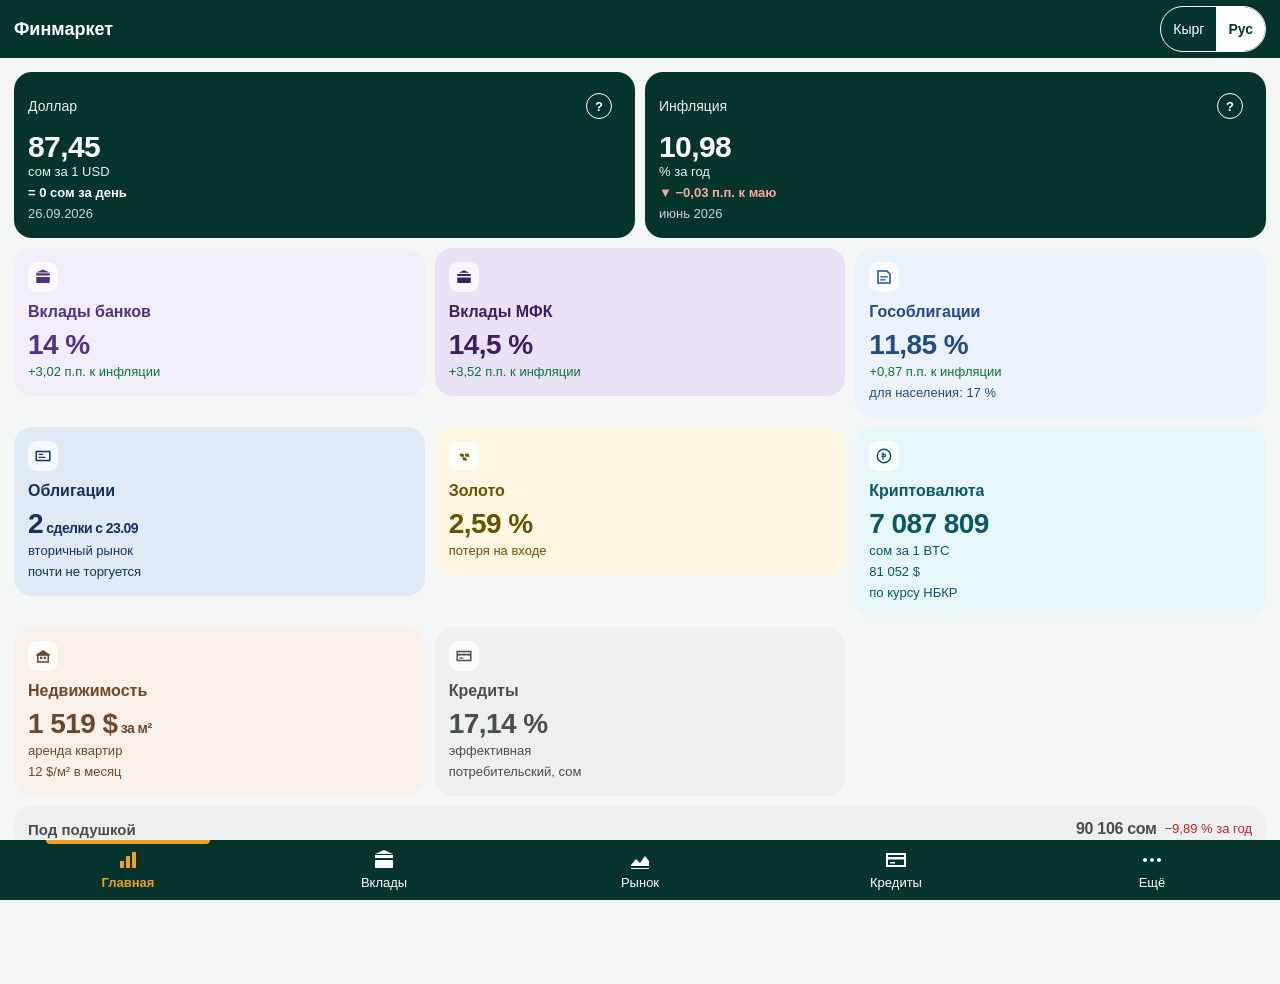
==== finmarket/index.html @ e371a430 "Витрина: данные от 26.09.2026 Схема data.json 44, версия кэша service worker v61.  Строк по классам:" ====
<!DOCTYPE html>
<html lang="ru">
<head>
<meta charset="utf-8">
<meta name="viewport" content="width=device-width, initial-scale=1, viewport-fit=cover">
<meta name="color-scheme" content="light">
<meta name="description" content="Финмаркет — ставки и цены финансовых инструментов Кыргызской Республики из открытых источников">
<title>Финмаркет</title>
<meta name="theme-color" content="#04342C">
<link rel="manifest" href="manifest.webmanifest">
<link rel="icon" href="icon-192.png" type="image/png" sizes="192x192">
<link rel="apple-touch-icon" href="icon-192.png">
<link rel="stylesheet" href="app.css">
</head>
<body>

<!-- ШАПКА: название и язык (решение владельца 26.09.2026).
     «Кырг | Рус», по умолчанию русский. Кнопка «ключи» (номера строк
     таблицы перевода) скрыта: пять нажатий подряд на «Финмаркет». -->
<header class="shapka" data-bez-perevoda>
  <span class="shapka-imya" id="shapka-imya">Финмаркет</span>
  <span class="shapka-knopki">
    <button type="button" class="shapka-klyuchi" id="shapka-klyuchi" hidden>ключи</button>
    <span class="yaz-pereklyuchatel" role="group" aria-label="Язык / Тил">
      <button type="button" data-yaz="ky" lang="ky">Кырг</button><button type="button" data-yaz="ru">Рус</button>
    </span>
  </span>
</header>

<!-- ПОЛОСА «СЕТИ НЕТ». Показывается ТОЛЬКО когда data.json пришёл из кэша
     service worker'а. Старые цифры без этой полосы не показываются.
     Р-90 убрал с экрана оговорки — эту не убрал и убрать не может:
     она говорит не о том, откуда цифра, а о том, что цифра несегодняшняя.
     Это меняет решение человека, а не объясняет его. -->
<div id="ofline-polosa" class="ofline-polosa" role="status" hidden>
  <span class="ofline-znak" aria-hidden="true">&#9888;</span>
  <span class="ofline-text">
    <b id="ofline-glavnoe"></b>
    <span id="ofline-kogda" class="ofline-kogda"></span>
  </span>
</div>

<main id="scena">

<!-- ======================= ГЛАВНАЯ ======================= -->
<section id="vk-glavnaya" class="vkladka" aria-label="Главная">

  <!-- ДВЕ РАВНЫЕ ПЛАШКИ (Р-101). Инфляция больше не выделяется размером
       и цветом: она такая же величина, как курс, и ставить её на голову
       выше значило бы говорить, что сравнивать надо именно с ней.
       Человек сам решает, с чем сравнивать. -->
  <div class="plashki">
    <div class="plashka">
      <div class="plashka-verh">
        <span class="plashka-imya" id="g-usd-imya">Доллар</span>
        <button type="button" class="vopros" data-razdel="metodika"
                aria-label="Пояснения к курсу: «Ещё», раздел «Методика»">?</button>
      </div>
      <div class="plashka-cifra" id="g-usd-znachenie">&mdash;</div>
      <div class="plashka-ed" id="g-usd-edinica"></div>
      <div class="plashka-dv" id="g-usd-dv"></div>
      <div class="plashka-dt" id="g-usd-data"></div>
    </div>
    <div class="plashka">
      <div class="plashka-verh">
        <span class="plashka-imya" id="g-inf-imya">Инфляция</span>
        <button type="button" class="vopros" data-razdel="metodika"
                aria-label="Пояснения к инфляции: «Ещё», раздел «Методика»">?</button>
      </div>
      <div class="plashka-cifra" id="g-inf-znachenie">&mdash;</div>
      <div class="plashka-ed" id="g-inf-edinica"></div>
      <div class="plashka-dv" id="g-inf-dv"></div>
      <div class="plashka-dt" id="g-inf-data"></div>
    </div>
  </div>

  <ul id="plitki" class="plitki"></ul>

  <p class="podval-stroka" id="g-sformirovano"></p>
</section>

<!-- ======================= ВКЛАДЫ ======================= -->
<section id="vk-vklady" class="vkladka" aria-label="Вклады" hidden>

  <div class="chipy-ryad" id="chipy-valyuty" role="group" aria-label="Валюта вклада"></div>
  <div class="chipy-ryad" id="chipy-sroka" role="group" aria-label="Срок вклада"></div>

  <ul id="spisok-vkladov" class="spisok-vkladov"></ul>

  <!-- Р-115: пустое сочетание — прочерк. Почему пусто — в «Ещё»,
       раздел «Вклады банков»: рядом с цифрами пояснений нет. -->
  <div id="vkl-pusto" class="pusto" hidden>
    <p class="pusto-h">—</p>
  </div>

  <!-- Бессрочные вклады: срока нет вовсе, в корзины не попадают.
       Отдельным разделом внизу списка, а не вперемешку с ним. -->
  <section id="bessrochnye" class="razdel-vnizu" hidden>
    <div class="razdel-shapka">
      <h2 class="razdel-h">Бессрочные вклады</h2>
      <button type="button" class="vopros" data-razdel="deposit_bank"
              aria-label="Пояснения: «Ещё», раздел «Вклады банков»">?</button>
    </div>
    <ul id="bessrochnye-spisok" class="spisok-vkladov"></ul>
  </section>

  <p class="podval-stroka">
    <span id="vkl-svod"></span>
    <button type="button" class="vopros" data-razdel="deposit_bank"
            aria-label="Как собран список: «Ещё», раздел «Вклады банков»">?</button>
  </p>

  <!-- Вклады МФК — ОТДЕЛЬНЫМ разделом ниже банков, а не вперемешку
       с ними: это другой по природе и по риску инструмент, и складывать
       их в один список значило бы предлагать сравнивать несравнимое. -->
  <section id="mfo" class="razdel-vnizu">
    <h2 class="razdel-h">Вклады МФК</h2>
    <ul id="mfo-spisok" class="spisok-vkladov"></ul>
    <p class="podval-stroka">
      <span id="mfo-svod"></span>
      <button type="button" class="vopros" data-razdel="deposit_mfo"
              aria-label="Пояснения: «Ещё», раздел «Вклады МФК»">?</button>
    </p>
  </section>
</section>

<!-- ======================= КРЕДИТЫ (Р-108) ======================= -->
<section id="vk-kredity" class="vkladka" aria-label="Кредиты" hidden>
  <div class="chipy-ryad" id="chipy-kred-valyuty" role="group" aria-label="Валюта кредита"></div>
  <div class="chipy-ryad" id="chipy-kred-vida" role="group" aria-label="Вид кредита"></div>
  <div class="razdel-shapka">
    <h2 class="razdel-h">Кредиты банков</h2>
    <button type="button" class="vopros" data-razdel="kredity"
            aria-label="Пояснения: «Ещё», раздел «Кредиты»">?</button>
  </div>
  <ul id="kred-spisok" class="spisok-vkladov"></ul>
  <div id="kred-pusto" class="pusto">
    <p class="pusto-h">—</p>
  </div>

  <!-- Кредиты МФК — ОТДЕЛЬНЫМ разделом ниже банков, как вклады МФК:
       другой по природе и по цене инструмент, в один список с банками
       его не кладут. -->
  <section id="kred-mfo" class="razdel-vnizu">
    <div class="razdel-shapka">
      <h2 class="razdel-h">Кредиты МФК</h2>
      <button type="button" class="vopros" data-razdel="kredity"
              aria-label="Пояснения: «Ещё», раздел «Кредиты»">?</button>
    </div>
    <ul id="kred-mfo-spisok" class="spisok-vkladov"></ul>
    <div id="kred-mfo-pusto" class="pusto">
      <p class="pusto-h">—</p>
    </div>
  </section>
</section>

<!-- ======================= РЫНОК ======================= -->
<section id="vk-rynok" class="vkladka" aria-label="Рынок" hidden>
  <div id="rynok"></div>
</section>

<!-- ======================= ЕЩЁ ======================= -->
<section id="vk-eshchjo" class="vkladka" aria-label="Ещё" hidden>
  <div id="eshchjo"></div>
</section>

</main>

<!-- ШТОРА. Одна на всё приложение: и карточка вклада, и любое «i».
     Выезжает снизу поверх экрана, экран под ней остаётся на месте —
     спуска по уровням с кнопкой «назад» больше нет (Р-91). -->
<div id="shtora-fon" class="shtora-fon" hidden></div>
<div id="shtora" class="shtora" role="dialog" aria-modal="true"
     aria-labelledby="shtora-zagolovok" hidden>
  <div class="shtora-ruchka" aria-hidden="true"></div>
  <div class="shtora-shapka">
    <h2 id="shtora-zagolovok" class="shtora-zagolovok"></h2>
    <button type="button" id="shtora-zakryt" class="shtora-zakryt"
            aria-label="Закрыть">&times;</button>
  </div>
  <div id="shtora-telo" class="shtora-telo"></div>
</div>

<nav class="nizhnyaya" id="nizhnyaya" aria-label="Разделы приложения">
  <button type="button" class="vk-knopka" data-vkladka="vk-glavnaya" aria-current="page">
    <span class="vk-znak" aria-hidden="true">
      <svg viewBox="0 0 24 24" width="24" height="24"><path d="M4 13h4v7H4zM10 8h4v12h-4zM16 4h4v16h-4z"/></svg>
    </span>
    <span class="vk-imya">Главная</span>
  </button>
  <button type="button" class="vk-knopka" data-vkladka="vk-vklady">
    <span class="vk-znak" aria-hidden="true">
      <svg viewBox="0 0 24 24" width="24" height="24"><path d="M3 7h18v3H3zM3 12h18v7a1 1 0 0 1-1 1H4a1 1 0 0 1-1-1zM12 2l9 4H3z"/></svg>
    </span>
    <span class="vk-imya">Вклады</span>
  </button>
  <button type="button" class="vk-knopka" data-vkladka="vk-rynok">
    <span class="vk-znak" aria-hidden="true">
      <svg viewBox="0 0 24 24" width="24" height="24"><path d="M3 17l5-6 4 4 5-7 4 5v5H3z"/><path d="M3 20h18v1H3z"/></svg>
    </span>
    <span class="vk-imya">Рынок</span>
  </button>
  <button type="button" class="vk-knopka" data-vkladka="vk-kredity">
    <span class="vk-znak" aria-hidden="true">
      <svg viewBox="0 0 24 24" width="24" height="24"><path d="M3 6h18v12H3z" fill="none" stroke="currentColor" stroke-width="2"/><path d="M3 9h18v2.4H3zM6 14h5v1.6H6z"/></svg>
    </span>
    <span class="vk-imya">Кредиты</span>
  </button>
  <button type="button" class="vk-knopka" data-vkladka="vk-eshchjo">
    <span class="vk-znak" aria-hidden="true">
      <svg viewBox="0 0 24 24" width="24" height="24"><circle cx="5" cy="12" r="2"/><circle cx="12" cy="12" r="2"/><circle cx="19" cy="12" r="2"/></svg>
    </span>
    <span class="vk-imya">Ещё</span>
  </button>
</nav>

<noscript>
  <p class="pusto-text" style="padding:16px">
    Приложению нужен JavaScript: цифры читаются из файла data.json.
  </p>
</noscript>

<script>
/* Язык витрины (yazyk.js). скрыт: true — переключатель убран, только
 * русский: так будет, если владелец не подтвердит перевод к сроку. */
window.ЯЗЫК_НАСТРОЙКИ = { ключ: 'finmarket-yazyk', поУмолчанию: 'ru', ключи: false, скрыт: false };
</script>
<script src="yazyk.js"></script>
<script src="app.js"></script>
</body>
</html>
---- finmarket/app.css ----
/* app.css — витрина «Финмаркет».
 *
 * ВНЕШНИЙ ВИД ЗАДАН РЕШЕНИЕМ Р-92: основной цвет фиолетовый, фон светлый,
 * углы скруглённые, цифры крупные. Тёмно-синего с золотом нет нигде —
 * это цвета соседнего проекта, и две иконки рядом в ящике приложений
 * различались бы только формой.
 *
 * КРАСНЫЙ И ЗЕЛЁНЫЙ ЗАНЯТЫ (Р-61). Ими красится ТОЛЬКО движение и потеря:
 * рост, падение, обесценивание. Ни заголовок, ни кнопка, ни рамка не имеют
 * права взять этот цвет — иначе зелёная рамка вокруг чего угодно начнёт
 * читаться как «выгодно».
 *
 * Цвет нигде не единственный носитель смысла: у стрелки есть знак и число,
 * у выбранного чипа — aria-pressed и жирность. Примерно каждый двенадцатый
 * мужчина не различает красный и зелёный.
 */

:root {
  /* ЦВЕТ РАМКИ — #04342C (Р-106, решение владельца 24.09.2026).
     Заменил фиолетовый Р-92. Рамка — это то, во что вставлены данные:
     строка состояния, заставка, плашки сверху, выбранная вкладка,
     выбранный чип. Золото в рамке не используется — золотой на экране
     принадлежит классу «Золото».
     Тёмно-зелёный рамки НЕ смешивается с зелёным движения (--rost):
     светлота рамки 0,11 — ниже порога, с которого цвет читается как
     «зелёный — вверх», и сторож цвета это проверяет.
     Нейтральные серые, бывшие лавандовыми, подобраны заново с тем же
     контрастом к белому, до сотых: читаемость не изменилась. */
  /* ФИРМЕННЫЙ ЦВЕТ — ОДНА ПЕРЕМЕННАЯ (решение владельца 24.09.2026).
     Из неё берут плашки доллара и инфляции, нижняя панель, выбранный
     чип, рамка фокуса. Владелец ещё выбирает между тёмно-зелёным
     и оранжевым: смена — ОДНА СТРОКА ниже (цвет и текст на нём вместе).
     На тёмно-зелёном текст белый (13,7:1); на оранжевом белый не
     проходит 4,5:1 — там текст тёмный #171d1c, в той же строке.
     Вычислять текст из светлоты фона (lch(from …)) не стали: браузер
     отдаёт такое значение как lch(100 0 0), и сторож контраста
     test_zalivki.js его не читает — падал 24.09.2026.
     Строку состояния и заставку красит не этот файл: meta theme-color
     в index.html и twa-manifest (пересборка приложения). */
  --firma: #04342C;  --na-firme: #ffffff;   /* ← ВЫБОР ФИРМЕННОГО ЦВЕТА */
  --ramka:         var(--firma);
  --zoloto:        #EF9F27;   /* цвет иконки Р-105: выбранная вкладка */
  /* Движение НА фирменном тёмном фоне (плашки): зелёный и красный
     светлые, иначе на #04342C они не видны (--rost там 1,6:1).
     #7ee2a0 — 8,7:1, #ffa89f — 7,4:1. Смысл тот же (Р-61). */
  --rost-na-firme:    #7ee2a0;
  --padenie-na-firme: #ffa89f;
  --ramka-tjomn:   #022019;
  --fon:           #f4f7f6;
  --karta:         #ffffff;
  --tekst:         #171d1c;
  --tih:           #61706d;
  /* «Очень тихий» держал 3,17:1 — ниже нормы 4,5 для мелкого текста:
     срок вклада «1 год», даты на «Рынке». Так было и до Р-113, нашёл
     сторож test_zalivki.js. Прошедший норму серый светлее «тихого» быть
     не может — они почти слились (5,32 против 5,19 на белом). Иерархию
     подписей теперь держат размер и вес, а не светлота. */
  --ochen-tih:     #606e6c;
  --liniya:        #e2e7e6;

  /* Заняты движением и потерями. Больше ничем. */
  /* Цвета движения ТЕМНЕЕ прежних (#12823f, #c62828): на цветных
     заливках Р-113 они не держали 4,5:1 — зелёный давал 3,9 на МФК.
     Взяты самые СВЕТЛЫЕ из проходящих на всех заливках: зелёный темнее
     нужного подходил бы к тёмно-зелёному рамки, а их смешивать нельзя
     (Р-106). Смысл цвета не меняется — меняется только светлота. */
  --rost:          #0e7439;
  --padenie:       #c12522;
  /* Нейтральная пара — плашки курса и инфляции и «Под подушкой» (Р-113):
     это точка отсчёта, а не класс вложений, и цвета у них нет. */
  --neytral-zalivka: #eeefef;
  --neytral-ton:     #4a4f4d;
  --neytral-cifra:   #222524;

  --radius:        18px;
  --radius-mal:    12px;
  /* Высота нижней панели. Замерена НА ТЕЛЕФОНЕ: 61 пиксель при подписях
     в 13 точек. Стояло 60 — ровно на один меньше, и последняя строка
     страницы упиралась в панель вплотную. На подставленном размере
     этого не видно: там панель ниже. */
  --nizhnyaya-h:   64px;
}

* { box-sizing: border-box; }

/* Атрибут `hidden` обязан прятать ЧТО УГОДНО.
 *
 * Правило браузера `[hidden]{display:none}` — самое слабое из всех:
 * любой `display` по классу его перебивает. Полоса «сети нет» объявлена
 * как `display:flex`, и при живой сети она висела вверху экрана пустой
 * жёлтой строкой — с восклицательным знаком и без единого слова, потому
 * что текст в неё кладут только при показе из кэша. Полоса, которая врёт
 * про офлайн, хуже отсутствующей полосы.
 *
 * Сюда же попадают пустые блоки списка и штора: их прячет тот же атрибут. */
[hidden] { display: none !important; }

html { -webkit-text-size-adjust: 100%; }

body {
  margin: 0;
  background: var(--fon);
  color: var(--tekst);
  font: 16px/1.45 -apple-system, BlinkMacSystemFont, "Segoe UI", Roboto,
        "Helvetica Neue", Arial, sans-serif;
  /* Плюс запас: панель может подрасти от крупного системного шрифта,
     а последняя строка страницы не должна прятаться под неё. */
  padding-bottom: calc(var(--nizhnyaya-h) + 14px + env(safe-area-inset-bottom, 0px));
}

/* Цифры выравниваются по разрядам: 11,5 под 6,0, а не вразнобой. */
.cifra-ogromno, .plitka-cifra, .vkl-stavka, .rynok-cifra, .kurs-cifra {
  font-variant-numeric: tabular-nums;
  letter-spacing: -0.02em;
}

/* ------------------------------------------------ шапка: название и язык
   Фирменный тёмно-зелёный, как панель вкладок: белое на #04342C — 13,7:1.
   Выбранный язык — белая заливка и тёмно-зелёная надпись (тот же контраст);
   золото не берётся: оно у выбранной вкладки внизу. Кнопки 44x44. */

.shapka {
  display: flex; align-items: center; justify-content: space-between; gap: 8px;
  padding: 6px 14px;
  background: var(--firma); color: var(--na-firme);
}
.shapka-imya {
  font-weight: 700; font-size: 18px;
  -webkit-user-select: none; user-select: none;
  -webkit-tap-highlight-color: transparent;
}
.shapka-knopki { display: flex; align-items: center; gap: 8px; }
.yaz-pereklyuchatel {
  display: flex;
  border: 1px solid var(--na-firme); border-radius: 999px; overflow: hidden;
}
.yaz-pereklyuchatel button, .shapka-klyuchi {
  min-width: 44px; min-height: 44px; padding: 0 12px;
  border: 0; background: transparent; color: var(--na-firme);
  font: inherit; font-size: 14px; cursor: pointer;
}
.yaz-pereklyuchatel button[aria-pressed="true"] {
  background: var(--na-firme); color: var(--firma); font-weight: 700;
}
.shapka-klyuchi { border: 1px dashed var(--na-firme); border-radius: 999px; }
.shapka-klyuchi[aria-pressed="true"] { border-style: solid; font-weight: 700; }

/* Кыргызский длиннее русского («Банктардын депозиттери»): названия
   плиток, строки рынка и строка изменения на плашке переносятся, а не
   обрезаются многоточием — обрезанное название не читается. */
html[lang="ky"] .plitka-imya,
html[lang="ky"] .rynok-podpis,
html[lang="ky"] .plashka-dv,
html[lang="ky"] .plashka-dv .dvizh { white-space: normal; overflow: visible; }

/* ------------------------------------------------ полоса «сети нет» */

.ofline-polosa {
  display: flex; gap: 8px; align-items: flex-start;
  padding: 10px 14px;
  background: #fff4e0; color: #6b4a10;
  border-bottom: 1px solid #f0d9ad;
  font-size: 14px;
}
.ofline-znak { font-size: 16px; line-height: 1.3; }
.ofline-kogda { display: block; color: #8a6a2e; font-size: 13px; }

/* ------------------------------------------------ вкладки-экраны */

.vkladka { padding: 14px 14px 20px; }
.vkladka[hidden] { display: none; }

/* ------------------------------------------- главная: две плашки (Р-101)

   Обе одного размера и одного спокойного цвета. Инфляция стояла на
   фиолетовой плашке вдвое крупнее курса — и это читалось как указание,
   с чем сравнивать. Правила, какая величина главнее, у нас нет: с чем
   сравнивать, решает человек. */

/* minmax(0, 1fr), а не 1fr. Просто 1fr — это minmax(auto, 1fr): колонка
   не сжимается уже самого длинного неразрывного слова внутри. Длинное
   имя плитки («Аренда помещений») распирало правую колонку, и она
   вылезала за край экрана — на снимке без правой кромки. */
.plashki { display: grid; grid-template-columns: repeat(2, minmax(0, 1fr)); gap: 10px; }

/* ЗАЛИТЫ ОБЕ, И ЗАЛИТЫ ОДИНАКОВО.
   Курс и инфляция — те две величины, от которых считается всё остальное
   на экране, и заливка это подчёркивает. Но подчёркивает ОБЕ: разная
   заливка вернула бы то, от чего ушли, — указание, с чем сравнивать.
   Порядок теперь доллар слева, инфляция справа: доллар в Кыргызстане
   смотрят чаще, и первым читается то, что левее. */
/* Плашки — ФИРМЕННЫЙ ЦВЕТ ВЕРХНЕЙ ПОЛОСЫ, цифры и подписи белые
   (решение владельца 24.09.2026; серый Р-113 снят). Белое на #04342C —
   13,7:1. Движение на плашке — светлыми зелёным и красным. */
.plashka {
  background: var(--firma);
  color: var(--na-firme);
  border-radius: var(--radius);
  padding: 12px 14px 14px;
  min-width: 0;
}
.plashka-verh {
  display: flex; align-items: center; justify-content: space-between;
  gap: 4px; margin-bottom: 2px;
}
.plashka-imya {
  font-size: 14px; opacity: .92;
  overflow: hidden; text-overflow: ellipsis; white-space: nowrap;
}
.plashka-cifra {
  color: var(--na-firme);
  font-size: 30px; font-weight: 700; line-height: 1.1;
  white-space: nowrap;
  font-variant-numeric: tabular-nums; letter-spacing: -0.02em;
}
.plashka-ed { font-size: 13px; opacity: .92; }
.plashka-dt { font-size: 13px; opacity: .8; margin-top: 2px; }
/* Р-118: строка изменения — под единицей, над датой, одной строкой. */
.plashka-dv { font-size: 13px; font-weight: 600; margin-top: 2px; white-space: nowrap; }
.plashka .vopros { color: var(--na-firme); }
.plashka .vopros::before { background: transparent; border-color: currentColor; }
.plashka .dvizh.vyshe { color: var(--rost-na-firme); }
.plashka .dvizh.nizhe { color: var(--padenie-na-firme); }

/* ------------------------------------------------ плитки */

.plitki {
  list-style: none; margin: 10px 0 0; padding: 0;
  display: grid; grid-template-columns: repeat(2, minmax(0, 1fr)); gap: 10px;
}
.plitka {
  min-width: 0;
  background: var(--karta);
  border-radius: var(--radius);
  padding: 14px;
  display: flex; flex-direction: column; gap: 2px;
  text-align: left; width: 100%;
  border: 0; font: inherit; color: inherit;
  cursor: pointer;
}
/* Ячейка сетки — сам <li>. Без min-width: 0 она не сжимается уже
   своего содержимого, как и колонка с 1fr. */
.plitki > li { min-width: 0; }
/* ЗНАЧОК НАД НАЗВАНИЕМ (решение владельца 23.09.2026). Рядом со
   значком под имя оставалось 95 px на телефоне шириной 360 — и шесть
   имён из девяти обрезались многоточием. Над ним — вся ширина плитки. */
.plitka-verh {
  display: flex; flex-direction: column; align-items: flex-start;
  gap: 8px; min-width: 0;
}
/* Цвет значка приходит из данных, поэтому здесь задан только запасной:
   класс без назначенного цвета получит цвет рамки, а не пустоту. */
.plitka-znak {
  width: 30px; height: 30px; border-radius: 9px;
  background: var(--neytral-zalivka); color: var(--neytral-ton);
  display: flex; align-items: center; justify-content: center; flex: none;
}
.plitka-znak svg { width: 18px; height: 18px; fill: currentColor; }
/* Название класса — ТЁМНОЕ И КРУПНОЕ (Р-101). Было серым и мелким:
   цвет и вес уходили цифре, а название читалось как подпись к ней.
   Цвет несёт значок слева, у каждого класса свой. */
.plitka-imya {
  font-size: 16px; font-weight: 600; color: var(--tekst);
  overflow: hidden; text-overflow: ellipsis; white-space: nowrap;
  min-width: 0; max-width: 100%;
}

/* «ПОД ПОДУШКОЙ» — ТОЧКА ОТСЧЁТА, а не девятая плитка. Полоса на всю
   ширину под сеткой. Не залита, как вложения, а обведена: это то,
   с чем их сравнивают, и стоять с ними наравне оно не должно.
   Слева значок и имя, под ними подпись; справа цифра. */
.plitki > li.plitka-otschjot { grid-column: 1 / -1; }
/* «ПОД ПОДУШКОЙ» — МАЛЕНЬКАЯ ПОЛОСА В ОДНУ СТРОКУ (Р-107): название
   слева, сумма и потеря справа. Была высокой — значок над именем
   и крупная цифра делали её выше плиток. */
.plitka.plitka-otschjot {
  flex-direction: row; align-items: center; gap: 8px;
  padding: 10px 14px;
  /* Полоса — кнопка (за ней «i»), и зона нажатия у неё не меньше 44 px.
     В одну строку она вышла 42 px — сторож экрана поймал. 48, а не 44:
     не стоять на пороге (Р-73). */
  min-height: 48px;
}
.plitka-otschjot .plitka-znak { display: none; }
.plitka-otschjot .plitka-verh { flex: 1 1 auto; min-width: 0; }
/* На 360 px имени «Под подушкой» не хватало ОДНОГО пикселя (112 нужно,
   111 было) — браузер рисовал «Под подушк…». Сумма 16 px и промежутки 8
   дали ровно 112 из 112: многоточие ушло, но запаса ноль. Полоса по
   решению владельца «маленькая», поэтому и имя в ней мельче плиток. */
.plitka-otschjot .plitka-cifra { font-size: 16px; margin-top: 0; flex: none; }
.plitka-otschjot .plitka-imya { font-size: 15px; }
.plitka-otschjot .plitka-stroka { flex: none; white-space: nowrap; }

/* Единица мелко рядом с крупным числом («1 519 $ за м²»). */
.plitka-ed { font-size: 14px; font-weight: 600; }

/* ЦВЕТНАЯ ЗАЛИВКА (Р-113): плитка залита светлым своего класса, имя,
   цифра и подпись — тёмным того же тона. Подписи движения (выше/ниже
   инфляции) остаются зелёной и красной: это движение, а не класс (Р-61).
   Контраст выверен расчётом на каждой заливке: текст — не ниже 7:1,
   подписи движения — не ниже 4,6:1; проверяет test_zalivki.js. */
.plitka.okrasheno { background: var(--zalivka, var(--karta)); }
.plitka.okrasheno .plitka-imya,
.plitka.okrasheno .plitka-cifra { color: var(--ton); }
.plitka.okrasheno .plitka-stroka:not(.vyshe):not(.nizhe) { color: var(--ton); }
/* Прочерк — знак, а не текст: ему хватает и приглушённого тона. */
.plitka.okrasheno .plitka-cifra-net { color: var(--ton); opacity: .55; }
.plitka.okrasheno .plitka-znak { background: rgba(255,255,255,.72); color: var(--ton); }
.plitka-cifra { font-size: 28px; font-weight: 700; line-height: 1.15; margin-top: 4px;
                white-space: nowrap; }
.plitka-cifra-net { color: var(--ochen-tih); font-weight: 600; }
.plitka-stroka { font-size: 13px; color: var(--tih); }
.plitka-stroka.vyshe { color: var(--rost); }
.plitka-stroka.nizhe { color: var(--padenie); }

/* ------------------------------------------------ чипы */

.chipy-ryad {
  display: flex; gap: 8px; overflow-x: auto; padding: 2px 0 8px;
  -webkit-overflow-scrolling: touch;
}
.chipy-ryad::-webkit-scrollbar { display: none; }
.chip {
  flex: none;
  border: 1px solid var(--liniya);
  background: var(--karta);
  color: var(--tekst);
  border-radius: 999px;
  /* 44 на 44 — не пожелание, а нижняя граница попадания пальцем.
     Чип «$» был 38x36: по ширине мимо на шесть пикселей, по высоте
     на восемь. Промах по валюте меняет весь список под ним. */
  min-width: 44px; min-height: 44px;
  padding: 0 16px;
  font: inherit; font-size: 14px;
  cursor: pointer;
}
.chip[aria-pressed="true"] {
  background: var(--ramka); border-color: var(--ramka);
  color: var(--na-firme); font-weight: 600;
}

/* ------------------------------------------------ список вкладов */

.spisok-vkladov { list-style: none; margin: 4px 0 0; padding: 0; }
.vkl-stroka {
  display: flex; align-items: center; gap: 12px;
  width: 100%; text-align: left;
  background: var(--karta);
  border: 0; border-radius: var(--radius-mal);
  padding: 10px 12px; margin-bottom: 8px;
  font: inherit; color: inherit; cursor: pointer;
}
/* Кружок банка (Р-89): внутри логотип, если он есть в приложении,
   иначе монограмма. Фон белый — логотипы нарисованы под белое. */
.kruzhok {
  width: 42px; height: 42px; border-radius: 50%;
  flex: none; overflow: hidden;
  display: flex; align-items: center; justify-content: center;
  background: #fff; border: 1px solid var(--liniya);
}
.kruzhok img { max-width: 84%; max-height: 84%; display: block; }
.kruzhok.monogramma { color: #fff; font-weight: 700; font-size: 15px; border: 0; }
.vkl-seredina { flex: 1 1 auto; min-width: 0; }
/* Названия инструментов крупнее (решение владельца 23.09.2026: «на
   телефоне мелко»). Было 15 и 13 px. Перенос запрещён и тут, и ниже:
   имя банка на две строки раздувает строку списка вдвое, и соседние
   ставки перестают стоять вровень. Не влезло — многоточие, полное
   имя в карточке. */
.vkl-bank {
  font-size: 17px; font-weight: 600;
  overflow: hidden; text-overflow: ellipsis; white-space: nowrap;
}
.vkl-vklad {
  font-size: 15px; color: var(--tih);
  overflow: hidden; text-overflow: ellipsis; white-space: nowrap;
}
/* Кредит вне рейтинга — имя целиком (24.09.2026): пометка «у автоцентров-
   партнёров банка» в названии и есть причина отдельного блока. */
.vkl-vklad.celikom { white-space: normal; overflow: visible; }
.vkl-stroka.kred .vkl-bank { font-size: 16px; }
.vkl-stroka.kred .vkl-stavka { font-size: 20px; }
.metka-islam.metka-pered { margin: 0 6px 0 0; }
/* Заголовок блока внутри списка кредитов: «Льготные программы» и др. */
.kred-blok-h {
  list-style: none; font-size: 15px; font-weight: 600; color: var(--tekst);
  margin: 18px 4px 8px;
}
.vkl-pravo { flex: none; text-align: right; }
.vkl-stavka { font-size: 22px; font-weight: 700; }
.vkl-stavka-net { font-size: 15px; color: var(--ochen-tih); }
.vkl-srok { font-size: 14px; color: var(--ochen-tih); white-space: nowrap; }
.metka-islam {
  display: inline-block; margin-left: 6px; vertical-align: 1px;
  font-size: 13px; font-weight: 600;
  /* Нейтральная, а не светлым тоном рамки: тот зеленоватый (тон 163°),
     и метка в строке вклада давала бы зелёный фон у данных — Р-113
     запрещает. Нашёл сторож test_zalivki.js. */
  color: var(--neytral-ton); background: var(--neytral-zalivka);
  border-radius: 6px; padding: 1px 5px;
}

/* ------------------------------------------------ рынок */

.rynok-blok {
  background: var(--karta); border-radius: var(--radius);
  padding: 14px; margin-bottom: 10px;
}
.rynok-shapka { display: flex; align-items: center; justify-content: space-between; }
/* Шапка раздела «Рынка» — полосой заливки его класса во всю ширину
   блока, текст — тёмным того же тона (Р-113). */
.rynok-blok.okrasheno { padding-top: 0; overflow: hidden; }
.rynok-blok.okrasheno .rynok-shapka {
  background: var(--zalivka); margin: 0 -14px 6px; padding: 4px 4px 4px 14px;
}
.rynok-blok.okrasheno .rynok-imya,
.rynok-blok.okrasheno .rynok-shapka .vopros { color: var(--ton); }
.rynok-imya { font-size: 17px; font-weight: 600; margin: 0; }
/* СТРОКА «РЫНКА» В ДВА ЯРУСА. Было в один: подпись, движение, цифра
   и дата стояли рядом, и на подпись оставалось около 36 px — «Слиток
   100 г» уходил на две строки ещё ДО увеличения шрифта, а «Слиток
   31,1035 г (тройская унция)» — на четыре.
   Теперь сверху то, ради чего смотрят: что и сколько. Снизу мельче —
   движение под именем, дата под цифрой. */
.rynok-ryad {
  display: grid; grid-template-columns: minmax(0, 1fr) auto;
  column-gap: 12px; row-gap: 2px; align-items: baseline;
  padding: 9px 0; border-bottom: 1px solid var(--liniya);
}
.rynok-ryad:last-child { border-bottom: 0; }
/* Подпись ужимается многоточием, цифра — никогда: перенос внутри
   «250 389,5 с» превращает одно число в два, и глаз читает их как разные. */
.rynok-podpis {
  grid-column: 1; grid-row: 1;
  font-size: 16px; color: var(--tekst);
  overflow: hidden; text-overflow: ellipsis; white-space: nowrap;
}
.rynok-cifra { grid-column: 2; grid-row: 1; font-size: 20px; font-weight: 700;
               white-space: nowrap; text-align: right; }
.rynok-cifra-net { font-size: 15px; color: var(--ochen-tih); font-weight: 400; }
.rynok-ryad .dvizh { grid-column: 1; grid-row: 2; justify-self: start; }
.rynok-dt { grid-column: 2; grid-row: 2; text-align: right;
            font-size: 13px; color: var(--ochen-tih); white-space: nowrap; }
/* Имя продавца над его рядами. Появляется, только когда продавцов
   больше одного: при одном он обещал бы сравнение, которого нет.
   Первая строка блока не отбивается сверху — иначе под шапкой
   «Золото» повисает лишняя щель. */
.rynok-podzagolovok {
  font-size: 14px; font-weight: 700; color: var(--tih);
  letter-spacing: .02em; padding: 12px 0 4px;
}
.rynok-podzagolovok:first-of-type { padding-top: 6px; }
/* Слиток на «Рынке»: имя и дата, под ними три строки — продажа, выкуп,
   разница (владелец, 26.09.2026). */
.zoloto-poyasnenie { font-size: 13px; color: var(--tih); margin: 4px 0 2px; }
.zoloto-slitok { padding: 8px 0 4px; border-bottom: 1px solid var(--liniya); }
.zoloto-slitok:last-child { border-bottom: 0; }
.zoloto-slitok-shapka { display: flex; justify-content: space-between; align-items: baseline; gap: 12px; }
.zoloto-slitok-imya { font-size: 16px; font-weight: 600; }
.zoloto-slitok .rynok-ryad { padding: 4px 0; border-bottom: 0; }
.zoloto-slitok .rynok-podpis { font-size: 15px; color: var(--tih); }
.zoloto-slitok .rynok-cifra { font-size: 18px; }
/* Выкуп одного продавца дороже продажи другого — редкое событие, рамка
   фирменного цвета. Не красный и не зелёный: это не движение (Р-61). */
.zoloto-slitok.vygoda { border: 2px solid var(--firma); border-radius: var(--radius-mal);
                        padding: 8px 10px; margin: 8px 0; }
.zoloto-vygoda-h { margin: 6px 0 2px; font-weight: 700; color: var(--firma); }
.zoloto-vygoda-t { margin: 0; font-size: 14px; }
.dvizh { font-size: 13px; font-weight: 600; white-space: nowrap; flex: none; }
.dvizh.vyshe { color: var(--rost); }
.dvizh.nizhe { color: var(--padenie); }
/* Нейтральное движение (цены золота): направление — стрелкой и знаком,
   цвет — обычный тёмный текст (владелец, 26.09.2026, рядом с Р-61). */
.dvizh.neytral { color: var(--neytral-ton); }

/* ------------------------------------------------ ещё */

.eshchjo-punkt {
  display: flex; align-items: center; justify-content: space-between;
  width: 100%; text-align: left;
  background: var(--karta); border: 0; border-radius: var(--radius-mal);
  padding: 14px; margin-bottom: 8px;
  font: inherit; color: inherit; cursor: pointer;
}
.eshchjo-strelka { color: var(--ochen-tih); }
a.eshchjo-punkt { text-decoration: none; }
/* Р-121: карточка «Что нового» на главной — как пункт «Ещё», под плашками. */
.chto-novoe { margin: 12px 0 4px; min-height: 48px; }
.chto-novoe[hidden] { display: none; }
.chto-novoe-tekst { display: flex; flex-direction: column; gap: 2px; min-width: 0; }
.chto-novoe-h { font-weight: 600; font-size: 16px; }
.chto-novoe-svod { font-size: 13px; color: var(--tih); }
.novoe-ryad { display: flex; justify-content: space-between; gap: 10px; padding: 6px 0;
  border-bottom: 1px solid var(--liniya); font-size: 15px; }
.novoe-ryad:last-child { border-bottom: 0; }
.novoe-chto { min-width: 0; }
/* «Цена продажи: 24.09 → 25.09» — что за цифры справа и за какие даты. */
.novoe-mera { display: block; font-size: 13px; color: var(--tih); white-space: normal; margin-bottom: 1px; }
.novoe-daty { white-space: nowrap; }
.novoe-cifry { text-align: right; white-space: nowrap; }
/* Калькулятор в карточке (25.09.2026): кнопка, поле суммы, итог. */
/* Мелкая строка плитки — цена BTC в долларах (25.09.2026). */
.plitka-stroka.melko { font-size: 13px; }
/* Строка «Рынка», которую можно нажать (розничный выпуск, 25.09.2026). */
.rynok-ryad-knopka { width: 100%; border: 0; background: none; font: inherit; color: inherit;
  text-align: left; cursor: pointer; padding: 0; min-height: 44px; }
.kalk { margin: 14px 0 4px; }
.kalk-knopka { min-height: 48px; padding: 0 22px; border-radius: 24px; border: 0;
  background: var(--firma); color: var(--na-firme); font: inherit; font-weight: 600; cursor: pointer; }
.kalk-metka { display: block; font-size: 14px; color: var(--tih); margin-bottom: 10px; }
.kalk-pole { display: block; width: 100%; box-sizing: border-box; margin-top: 6px;
  min-height: 48px; padding: 0 12px; font: inherit; font-size: 18px;
  border: 1px solid var(--liniya); border-radius: var(--radius-mal); background: var(--karta); color: var(--tekst); }
.kalk-forma[hidden] { display: none; }
.kalk-obshchiy { margin-top: 12px; }
.kalk-flag { display: flex; align-items: center; gap: 8px; min-height: 44px; color: var(--tekst); }
.kalk-flag input { width: 22px; height: 22px; }

/* ------------------------------------------------ Р-127: итог калькулятора и таблица
   Упрощение (владелец, 26.09.2026): три крупные строки итога, график —
   под кнопкой, одной простой таблицей без полос. */
.kalk-rezultat { margin-top: 10px; }
.kalk-itog { margin: 8px 0; }
.kalk-itog-stroka { display: flex; justify-content: space-between; align-items: baseline;
                    gap: 12px; padding: 8px 0; border-bottom: 1px solid var(--liniya); }
.kalk-itog-stroka:last-child { border-bottom: 0; }
.kalk-itog-imya { font-size: 16px; color: var(--tih); }
.kalk-itog-znach { font-size: 22px; font-weight: 700; text-align: right; }
.kalk-grafik-knopka { min-height: 44px; padding: 0 18px; margin-top: 8px; border-radius: 22px;
                      border: 1px solid var(--firma); background: var(--karta); color: var(--firma);
                      font: inherit; font-size: 15px; cursor: pointer; }
.kalk-grafik { margin-top: 10px; }
.kalk-tablica-obyortka { max-height: 420px; overflow-y: auto; }
.kalk-tablica { width: 100%; border-collapse: collapse; font-size: 14px;
                font-variant-numeric: tabular-nums; }
.kalk-tablica th { text-align: right; font-weight: 600; color: var(--tih); padding: 6px 4px;
                   border-bottom: 1px solid var(--liniya); position: sticky; top: 0; background: var(--karta); }
.kalk-tablica td { text-align: right; padding: 6px 4px; border-bottom: 1px solid var(--liniya); }
.kalk-tablica th:first-child, .kalk-tablica td:first-child { text-align: left; }

/* ------------------------------------------------ золото: продажа и выкуп — плашками
   Владелец, 26.09.2026, вечер (Р-129, уточнение): продажа — светло-синий
   фон, тёмно-синий текст; выкуп — светло-жёлтый фон, тёмно-коричневый
   текст. Подпись, число и стрелка — внутри плашки, одним цветом.
   Контраст текста на плашке: продажа 9,6:1, выкуп 9:1. Не зелёный
   и не красный (Р-61). Так на «Рынке» и в «что нового». */
:root {
  --prodazha-fon: #e2edfb; --prodazha-tekst: #0f3a6b;
  --vykup-fon: #fdf1c0;    --vykup-tekst: #5a3a00;
}
.zoloto-slitok .rynok-ryad.zoloto-plashka { border-radius: var(--radius-mal); padding: 6px 10px; margin: 4px 0; }
.zoloto-plashka.prodazha { background: var(--prodazha-fon); }
.zoloto-plashka.vykup { background: var(--vykup-fon); }
.zoloto-plashka.prodazha, .zoloto-plashka.prodazha .rynok-podpis, .zoloto-plashka.prodazha .rynok-cifra,
.zoloto-plashka.prodazha .dvizh, .zoloto-plashka.prodazha .zoloto-plashka-imya { color: var(--prodazha-tekst); }
.zoloto-plashka.vykup, .zoloto-plashka.vykup .rynok-podpis, .zoloto-plashka.vykup .rynok-cifra,
.zoloto-plashka.vykup .dvizh, .zoloto-plashka.vykup .zoloto-plashka-imya { color: var(--vykup-tekst); }
.zoloto-slitok .zoloto-plashka .rynok-podpis { font-weight: 600; }
/* «Что нового»: слиток — один блок, две плашки под заголовком. */
.novoe-slitok { padding: 8px 0; border-bottom: 1px solid var(--liniya); }
.novoe-slitok:last-child { border-bottom: 0; }
.novoe-slitok-shapka { display: flex; justify-content: space-between; align-items: baseline; gap: 10px;
                       margin-bottom: 4px; }
.novoe-slitok-imya { font-weight: 600; }
.novoe-slitok .zoloto-plashka { display: flex; flex-wrap: wrap; align-items: baseline; gap: 4px 10px;
                                border-radius: var(--radius-mal); padding: 6px 10px; margin: 4px 0; }
.zoloto-plashka-imya { font-weight: 700; min-width: 64px; }
.zoloto-plashka-cifra { flex: 1; text-align: right; white-space: nowrap; }
.novoe-slitok .zoloto-plashka .dvizh { margin-left: auto; }

/* ------------------------------------------------ значок «i» */

/* «?» (Р-115, было «i» по Р-90): всё, что не цифра, живёт во вкладке
   «Ещё», и значок ведёт в нужный её раздел. Он не должен выглядеть
   предупреждением: это не тревога, это «подробнее». */
/* Кружок «i» РИСУЕТСЯ маленьким, а НАЖИМАЕТСЯ большим.
 *
 * Значок в 44 пикселя выглядел бы кнопкой и спорил бы с цифрой рядом —
 * а Р-90 как раз о том, чтобы на экране главной была цифра. Но зона
 * в 24 пикселя — это промах пальцем, и промах именно по той кнопке,
 * за которой спрятана вся честность приложения.
 *
 * Поэтому кнопка занимает 44 на 44 и прозрачна, а видимый кружок
 * нарисован подложкой под буквой. Глазами — 24, пальцем — 44. */
.vopros {
  position: relative; isolation: isolate;
  flex: none;
  width: 44px; height: 44px;
  border: 0; background: none;
  color: var(--tih); font: inherit; font-size: 13px; font-weight: 700;
  line-height: 1; cursor: pointer;
  display: inline-flex; align-items: center; justify-content: center;
}
.vopros::before {
  content: ''; position: absolute; z-index: -1;
  width: 24px; height: 24px; border-radius: 50%;
  border: 1px solid var(--liniya); background: var(--karta);
}

/* ------------------------------------------------ штора */

.shtora-fon {
  position: fixed; inset: 0; background: rgba(20,16,40,.42);
  z-index: 20;
}
.shtora-fon[hidden], .shtora[hidden] { display: none; }
.shtora {
  position: fixed; left: 0; right: 0; bottom: 0; z-index: 21;
  background: var(--karta);
  border-top: 4px solid transparent;
  border-radius: 20px 20px 0 0;
  max-height: 86vh; display: flex; flex-direction: column;
  padding-bottom: env(safe-area-inset-bottom, 0px);
  box-shadow: 0 -6px 28px rgba(28,20,60,.2);
}
/* Штора о классе — полоса его цвета по верхнему краю (Р-113). */
.shtora.okrasheno { border-top-color: var(--ton); }
.shtora-ruchka {
  width: 40px; height: 4px; border-radius: 2px;
  background: var(--liniya); margin: 8px auto 2px;
}
.shtora-shapka {
  display: flex; align-items: flex-start; gap: 10px;
  padding: 6px 16px 8px; border-bottom: 1px solid var(--liniya);
}
.shtora-zagolovok { font-size: 17px; margin: 0; flex: 1 1 auto; }
/* Кольцо фокуса на крестике. Штора при открытии сама ставит фокус на эту
   кнопку — чтобы клавиатурой и голосовым управлением можно было её
   закрыть. На телефоне это рисовало чёрное кольцо вокруг крестика при
   обычном касании: палец фокус не «видит», а кольцо видно. Кольцо
   оставлено там, где оно нужно — при переходе с клавиатуры. */
.shtora-zakryt {
  flex: none; width: 44px; height: 44px; border-radius: 50%;
  border: 0; background: var(--fon); color: var(--tih);
  font-size: 22px; line-height: 1; cursor: pointer;
}
.shtora-zakryt:focus { outline: none; }
.shtora-zakryt:focus-visible { outline: 2px solid var(--ramka); outline-offset: 2px; }
.shtora-telo { overflow-y: auto; padding: 12px 16px 20px; }
.shtora-telo p { margin: 0 0 10px; font-size: 14px; color: var(--tekst); }
.shtora-telo p.tih { color: var(--tih); }
.shtora-telo h3 {
  font-size: 14px; margin: 16px 0 6px; color: var(--tih);
  font-weight: 600;
}
.shtora-telo ul { margin: 0 0 10px; padding-left: 18px; font-size: 14px; }
.shtora-telo li { margin-bottom: 6px; }
/* Ссылка на источник — тоже зона нажатия, и по ней действительно
   нажимают: это единственный выход из приложения к первоисточнику.
   Строчной ссылке в 19 пикселей высоты попасть пальцем нельзя. */
.shtora-telo a {
  color: var(--ramka-tjomn);
  display: inline-flex; align-items: center;
  min-height: 44px;
}

/* Карточка вклада: пары «что — сколько». */
.usl { margin: 0; }
.usl-para {
  display: flex; gap: 12px; align-items: baseline;
  padding: 9px 0; border-bottom: 1px solid var(--liniya);
}
.usl-para:last-child { border-bottom: 0; }
/* Название условия ужимается, значение — нет. На телефоне при 46 %
   под название «14 % годовых» переносилось на две строки, и главная
   цифра карточки читалась как две. */
.usl-imya { font-size: 14px; color: var(--tih); flex: 0 0 38%; }
.usl-znach { font-size: 15px; flex: 1 1 auto; min-width: 0; }
.usl-glavnoe .usl-znach { font-size: 24px; font-weight: 700; white-space: nowrap; }

/* Таблица ОСП и КУП у исламских вкладов: источник печатает её таблицей,
   и пересказ своими словами был бы уже не цитатой. */
.osp-tablica { width: 100%; border-collapse: collapse; font-size: 13px; margin-bottom: 10px; }
.osp-tablica td { border: 1px solid var(--liniya); padding: 5px 7px; vertical-align: top; }
.osp-tablica tr:first-child td { background: var(--fon); font-weight: 600; }
.osp-obertka { overflow-x: auto; }

/* ------------------------------------------------ нижняя панель */

.nizhnyaya {
  position: fixed; left: 0; right: 0; bottom: 0; z-index: 15;
  /* Пять вкладок (Р-108): Главная, Вклады, Рынок, Кредиты, Ещё.
     minmax(0, 1fr) — чтобы длинная подпись не распирала колонку. */
  display: grid; grid-template-columns: repeat(5, minmax(0, 1fr));
  background: var(--firma);
  padding-bottom: env(safe-area-inset-bottom, 0px);
}
/* ПАНЕЛЬ ВКЛАДОК (решение владельца 24.09.2026, вторая редакция):
 * серого нет. Панель и невыбранные вкладки — фирменный тёмно-зелёный,
 * подписи и значки на нём белые (13,7:1). ВЫБРАННАЯ — ЗОЛОТО #EF9F27:
 * золотые значок и подпись на тёмно-зелёном (6,3:1), жирная подпись
 * и золотая полоса сверху — чтобы выбор читался не одним цветом.
 * Почему не залить вкладку золотом: оттенок золота 36°, а фон с тоном
 * 0–45° — это «красный» по правилу Р-61/Р-113 (красным и зелёным фоном
 * красится только движение), и test_zalivki.js это ловит. Золото на
 * белом (первая редакция, v43) — 2,2:1, не проходит 4,5:1. */
.vk-knopka {
  position: relative;
  border: 0; background: none; cursor: pointer;
  display: flex; flex-direction: column; align-items: center; gap: 2px;
  padding: 8px 0 7px; color: var(--na-firme); font: inherit;
}
.vk-znak svg { fill: currentColor; display: block; }
.vk-imya { font-size: 13px; }
.vk-knopka[aria-current="page"] { color: var(--zoloto); }
.vk-knopka[aria-current="page"] .vk-imya { font-weight: 700; }
.vk-knopka[aria-current="page"]::before {
  content: ''; position: absolute; top: 0; left: 18%; right: 18%;
  height: 4px; border-radius: 0 0 4px 4px; background: var(--zoloto);
}
.vk-knopka:focus { outline: none; }
.vk-knopka:focus-visible { outline: 2px solid currentColor; outline-offset: -3px; }

/* ------------------------------------------------ прочее */

.podval-stroka {
  display: flex; align-items: center; gap: 8px;
  font-size: 13px; color: var(--tih);
  margin: 14px 0 0;
}
.razdel-vnizu { margin-top: 22px; }
.razdel-h { font-size: 17px; margin: 0 0 2px; }
/* Заголовок раздела и его «i» в одну строку — как у блоков «Рынка». */
.razdel-shapka { display: flex; align-items: center; justify-content: space-between; }
/* Внутри раздела — полоса его цвета сверху (Р-113). Вкладка «Вклады» —
   раздел вкладов банков. */
.vkladka.okrasheno { border-top: 4px solid var(--ton); }
/* Шапки разделов внизу вкладки — полосой заливки, текст тёмным тоном. */
.razdel-vnizu.okrasheno > .razdel-shapka,
.razdel-vnizu.okrasheno > .razdel-h {
  background: var(--zalivka); color: var(--ton);
  border-radius: var(--radius-mal); padding: 4px 4px 4px 12px; margin-bottom: 8px;
}
.razdel-vnizu.okrasheno > .razdel-h { padding: 12px; }
.razdel-vnizu.okrasheno .razdel-h,
.razdel-vnizu.okrasheno .razdel-shapka .vopros { color: var(--ton); }
.razdel-vnizu.okrasheno > .razdel-shapka .razdel-h { margin: 0; }
.razdel-podpis { font-size: 13px; color: var(--tih); margin: 0 0 8px; }

.pusto {
  background: var(--karta); border-radius: var(--radius);
  padding: 20px 16px; text-align: center;
}
.pusto-h { font-size: 16px; font-weight: 600; margin: 0 0 6px; }
.pusto-text { font-size: 14px; color: var(--tih); margin: 0; }

@media (min-width: 560px) {
  .plitki { grid-template-columns: repeat(3, minmax(0, 1fr)); }
  .shtora { left: 50%; transform: translateX(-50%); max-width: 560px;
            border-radius: 20px 20px 0 0; }
}
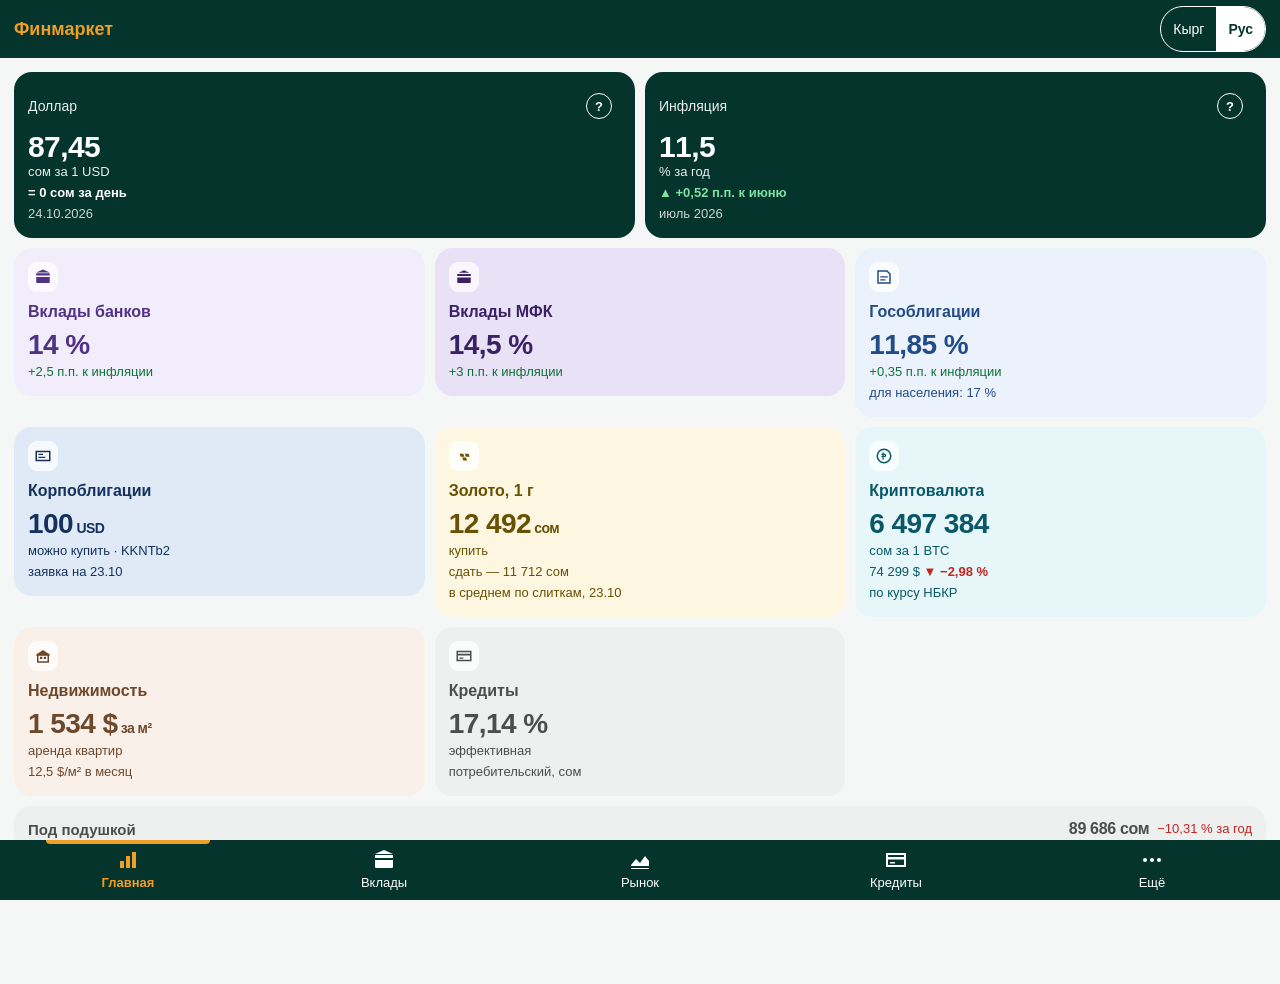
==== commit d6ceec16: "Витрина: данные от 24.10.2026 Схема data.json 44, версия кэша service worker v69.  Строк по классам:" ====
--- a/finmarket/index.html
+++ b/finmarket/index.html
@@ -85,6 +85,9 @@
   <div class="chipy-ryad" id="chipy-valyuty" role="group" aria-label="Валюта вклада"></div>
   <div class="chipy-ryad" id="chipy-sroka" role="group" aria-label="Срок вклада"></div>
 
+  <!-- Замечание тестировщика №3 (22.10.2026): «?» у ставки объясняет
+       номинальную и эффективную. -->
+  <div class="stavka-podpis"><span>Ставка, % годовых</span><button type="button" class="vopros js-stavka-vopros" aria-label="Что такое номинальная и эффективная ставка">?</button></div>
   <ul id="spisok-vkladov" class="spisok-vkladov"></ul>
 
   <!-- Р-115: пустое сочетание — прочерк. Почему пусто — в «Ещё»,
@@ -115,6 +118,7 @@
        их в один список значило бы предлагать сравнивать несравнимое. -->
   <section id="mfo" class="razdel-vnizu">
     <h2 class="razdel-h">Вклады МФК</h2>
+    <div class="stavka-podpis"><span>Ставка, % годовых</span><button type="button" class="vopros js-stavka-vopros" aria-label="Что такое номинальная и эффективная ставка">?</button></div>
     <ul id="mfo-spisok" class="spisok-vkladov"></ul>
     <p class="podval-stroka">
       <span id="mfo-svod"></span>
--- a/finmarket/app.css
+++ b/finmarket/app.css
@@ -124,7 +124,10 @@
   padding: 6px 14px;
   background: var(--firma); color: var(--na-firme);
 }
+/* «Финмаркет» — жёлтым, цветом иконки Р-105 (#EF9F27, решение владельца
+   08.10.2026). На фоне шапки #04342C — 6,3:1. */
 .shapka-imya {
+  color: var(--zoloto);
   font-weight: 700; font-size: 18px;
   -webkit-user-select: none; user-select: none;
   -webkit-tap-highlight-color: transparent;
@@ -452,6 +455,9 @@
 /* Слиток на «Рынке»: имя и дата, под ними три строки — продажа, выкуп,
    разница (владелец, 26.09.2026). */
 .zoloto-poyasnenie { font-size: 13px; color: var(--tih); margin: 4px 0 2px; }
+/* Строки продавца: потеря на входе и «цена продажи не менялась с …». */
+.zoloto-prodavec-stroka { font-size: 14px; color: var(--tekst); margin: 2px 0; }
+.zoloto-zastyla { color: var(--tih); }
 .zoloto-slitok { padding: 8px 0 4px; border-bottom: 1px solid var(--liniya); }
 .zoloto-slitok:last-child { border-bottom: 0; }
 .zoloto-slitok-shapka { display: flex; justify-content: space-between; align-items: baseline; gap: 12px; }
@@ -465,6 +471,15 @@
                         padding: 8px 10px; margin: 8px 0; }
 .zoloto-vygoda-h { margin: 6px 0 2px; font-weight: 700; color: var(--firma); }
 .zoloto-vygoda-t { margin: 0; font-size: 14px; }
+/* Облигации на «Рынке» по бумагам (А.1). Устаревшая сделка — серым. */
+.obl-bumaga { padding: 8px 0; border-bottom: 1px solid var(--liniya); }
+.obl-bumaga:last-child { border-bottom: 0; }
+.obl-imya { font-size: 16px; font-weight: 600; margin-bottom: 2px; }
+.obl-bumaga .rynok-ryad { border-bottom: 0; padding: 4px 0; }
+.obl-stroka { font-size: 14px; margin: 4px 0; }
+.obl-zayavka { font-weight: 600; }
+.obl-bumaga.ustarela .rynok-podpis, .obl-bumaga.ustarela .rynok-cifra,
+.obl-bumaga.ustarela .rynok-dt { color: var(--tih); }
 .dvizh { font-size: 13px; font-weight: 600; white-space: nowrap; flex: none; }
 .dvizh.vyshe { color: var(--rost); }
 .dvizh.nizhe { color: var(--padenie); }
@@ -555,6 +570,9 @@
 .zoloto-plashka.vykup, .zoloto-plashka.vykup .rynok-podpis, .zoloto-plashka.vykup .rynok-cifra,
 .zoloto-plashka.vykup .dvizh, .zoloto-plashka.vykup .zoloto-plashka-imya { color: var(--vykup-tekst); }
 .zoloto-slitok .zoloto-plashka .rynok-podpis { font-weight: 600; }
+/* «за 1 г — …» в плашке — цветом текста плашки: серый на цветном фоне давал 4,50:1. */
+.zoloto-plashka.prodazha .rynok-dt { color: var(--prodazha-tekst); }
+.zoloto-plashka.vykup .rynok-dt { color: var(--vykup-tekst); }
 /* «Что нового»: слиток — один блок, две плашки под заголовком. */
 .novoe-slitok { padding: 8px 0; border-bottom: 1px solid var(--liniya); }
 .novoe-slitok:last-child { border-bottom: 0; }
@@ -748,3 +766,17 @@
   .shtora { left: 50%; transform: translateX(-50%); max-width: 560px;
             border-radius: 20px 20px 0 0; }
 }
+
+
+/* Замечания тестировщиков №2 и №3 (22.10.2026) ---------------------------
+   Крипта: строка «Цена на биржах меняется постоянно. Здесь — цена на …».
+   Вклады: «Ставка, % годовых ?» над списком; объяснение в карточке. */
+.kripta-primechanie { font-size: 14px; color: var(--tih); margin: 4px 0 2px; }
+.kripta-snimok { margin-top: 8px; }
+.stavka-podpis { display: flex; justify-content: flex-end; align-items: center; gap: 6px;
+                 font-size: 13px; color: var(--tih); margin: 4px 0 0; }
+.stavka-poyasnenie { padding: 8px 0 2px; font-size: 15px; }
+.stavka-poyasnenie p { margin: 0 0 8px; }
+
+/* Ссылка банка не прошла проверку — вместо неё текст (22.10.2026). */
+.istochnik-tekst { font-size: 14px; color: var(--tih); }
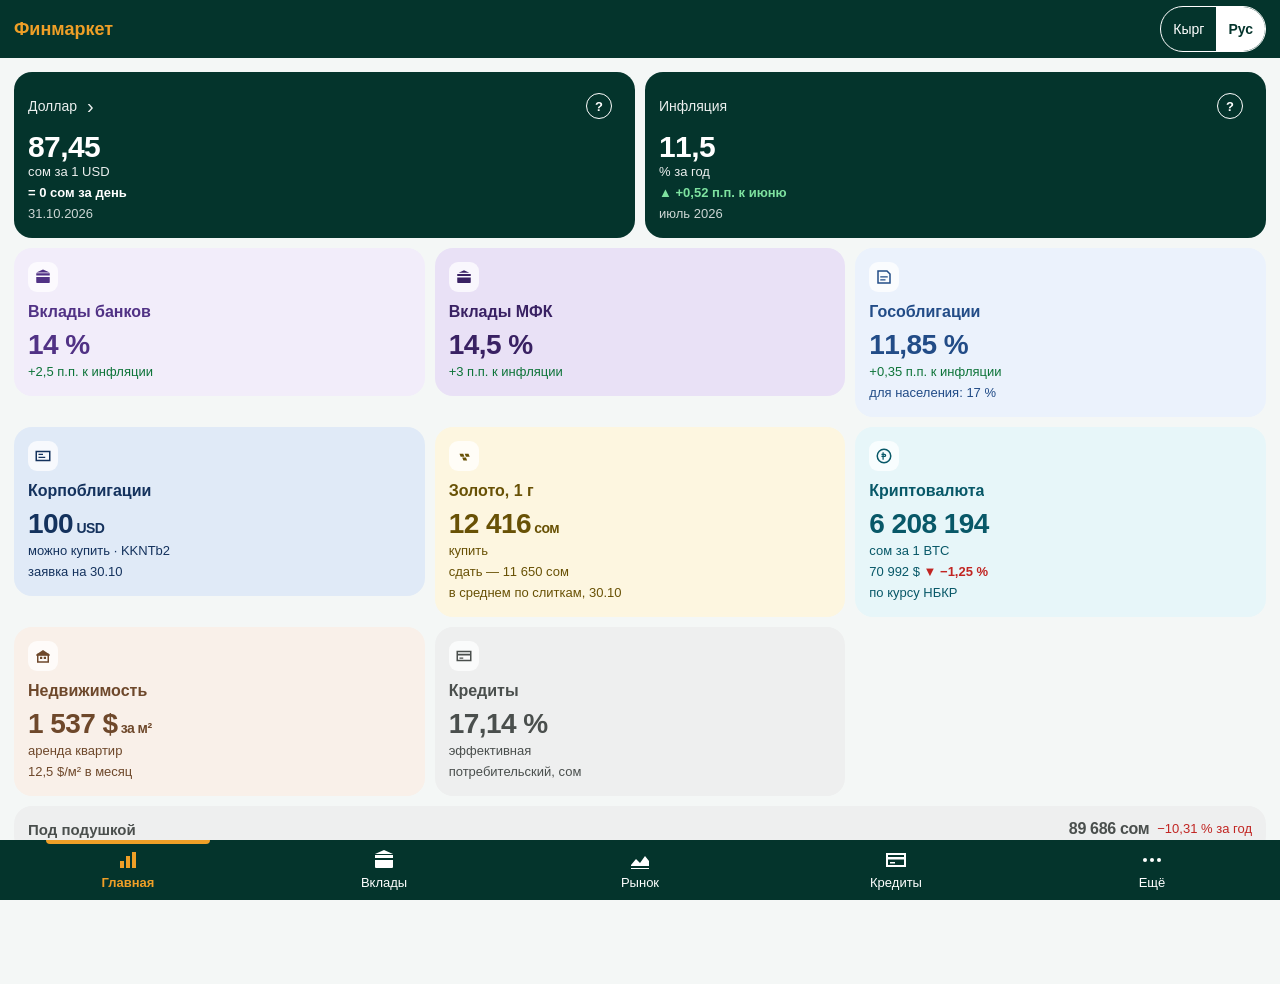
==== commit c1d9d327: "Витрина: данные от 31.10.2026 Схема data.json 45, версия кэша service worker v70.  Строк по классам:" ====
--- a/finmarket/index.html
+++ b/finmarket/index.html
@@ -50,9 +50,12 @@
        выше значило бы говорить, что сравнивать надо именно с ней.
        Человек сам решает, с чем сравнивать. -->
   <div class="plashki">
-    <div class="plashka">
+    <!-- Нажатие на плашку доллара — официальные курсы НБКР пяти валют
+         (наряд 29.10.2026). «›» — знак, что плашка нажимается. -->
+    <div class="plashka" id="g-usd-plashka">
       <div class="plashka-verh">
         <span class="plashka-imya" id="g-usd-imya">Доллар</span>
+        <span class="plashka-dalshe" id="g-usd-dalshe" aria-hidden="true" hidden>&rsaquo;</span>
         <button type="button" class="vopros" data-razdel="metodika"
                 aria-label="Пояснения к курсу: «Ещё», раздел «Методика»">?</button>
       </div>
@@ -172,15 +175,17 @@
 
 <!-- ШТОРА. Одна на всё приложение: и карточка вклада, и любое «i».
      Выезжает снизу поверх экрана, экран под ней остаётся на месте —
-     спуска по уровням с кнопкой «назад» больше нет (Р-91). -->
+     спуска по уровням больше нет (Р-91). Закрывает её «← Назад» в шапке:
+     крестик многие не замечали (наряд 29.10.2026); системное «Назад»
+     телефона закрывает её так же. -->
 <div id="shtora-fon" class="shtora-fon" hidden></div>
 <div id="shtora" class="shtora" role="dialog" aria-modal="true"
      aria-labelledby="shtora-zagolovok" hidden>
   <div class="shtora-ruchka" aria-hidden="true"></div>
   <div class="shtora-shapka">
+    <button type="button" id="shtora-zakryt" class="shtora-zakryt"
+            aria-label="Назад"><span class="shtora-strelka" aria-hidden="true">&larr;</span><span class="shtora-nazad">Назад</span></button>
     <h2 id="shtora-zagolovok" class="shtora-zagolovok"></h2>
-    <button type="button" id="shtora-zakryt" class="shtora-zakryt"
-            aria-label="Закрыть">&times;</button>
   </div>
   <div id="shtora-telo" class="shtora-telo"></div>
 </div>
--- a/finmarket/app.css
+++ b/finmarket/app.css
@@ -224,6 +224,22 @@
 .plashka .vopros::before { background: transparent; border-color: currentColor; }
 .plashka .dvizh.vyshe { color: var(--rost-na-firme); }
 .plashka .dvizh.nizhe { color: var(--padenie-na-firme); }
+/* Плашка доллара нажимается — шторка курсов НБКР (наряд 29.10.2026).
+   «›» рядом с именем — знак этого; «?» остаётся справа. */
+.plashka.nazhimaetsya { cursor: pointer; }
+.plashka.nazhimaetsya:focus { outline: none; }
+.plashka.nazhimaetsya:focus-visible { outline: 2px solid var(--zoloto); outline-offset: 2px; }
+.plashka-dalshe { font-size: 20px; line-height: 1; margin: 0 auto 0 6px; opacity: .92; }
+.plashka-dalshe[hidden] { display: none; }
+/* Шторка курсов: строка на валюту, изменение за день справа. */
+.kursy-spisok { list-style: none; padding: 0 !important; margin: 0 0 12px !important; }
+.kurs-ryad {
+  display: flex; align-items: baseline; justify-content: space-between; gap: 10px;
+  padding: 10px 0; border-bottom: 1px solid var(--liniya); font-size: 16px !important;
+  margin: 0 !important;
+}
+.kurs-chto { flex: 1 1 auto; }
+.kurs-cifra { white-space: nowrap; }
 
 /* ------------------------------------------------ плитки */
 
@@ -637,7 +653,7 @@
   background: var(--liniya); margin: 8px auto 2px;
 }
 .shtora-shapka {
-  display: flex; align-items: flex-start; gap: 10px;
+  display: flex; align-items: center; gap: 12px;
   padding: 6px 16px 8px; border-bottom: 1px solid var(--liniya);
 }
 .shtora-zagolovok { font-size: 17px; margin: 0; flex: 1 1 auto; }
@@ -646,11 +662,17 @@
    закрыть. На телефоне это рисовало чёрное кольцо вокруг крестика при
    обычном касании: палец фокус не «видит», а кольцо видно. Кольцо
    оставлено там, где оно нужно — при переходе с клавиатуры. */
+/* «← Назад» вместо «×» (наряд 29.10.2026): крестик многие не видели.
+   Слева, как стрелка назад на Android; фирменная заливка — заметна
+   с первого взгляда; белое на #04342C — 13,7:1. Нажатие — 44 px. */
 .shtora-zakryt {
-  flex: none; width: 44px; height: 44px; border-radius: 50%;
-  border: 0; background: var(--fon); color: var(--tih);
-  font-size: 22px; line-height: 1; cursor: pointer;
-}
+  flex: none; display: inline-flex; align-items: center; gap: 6px;
+  min-height: 44px; padding: 0 16px 0 12px; border-radius: 999px;
+  border: 0; background: var(--firma); color: var(--na-firme);
+  font: inherit; font-size: 16px; font-weight: 700; line-height: 1;
+  cursor: pointer; white-space: nowrap;
+}
+.shtora-strelka { font-size: 20px; line-height: 1; }
 .shtora-zakryt:focus { outline: none; }
 .shtora-zakryt:focus-visible { outline: 2px solid var(--ramka); outline-offset: 2px; }
 .shtora-telo { overflow-y: auto; padding: 12px 16px 20px; }
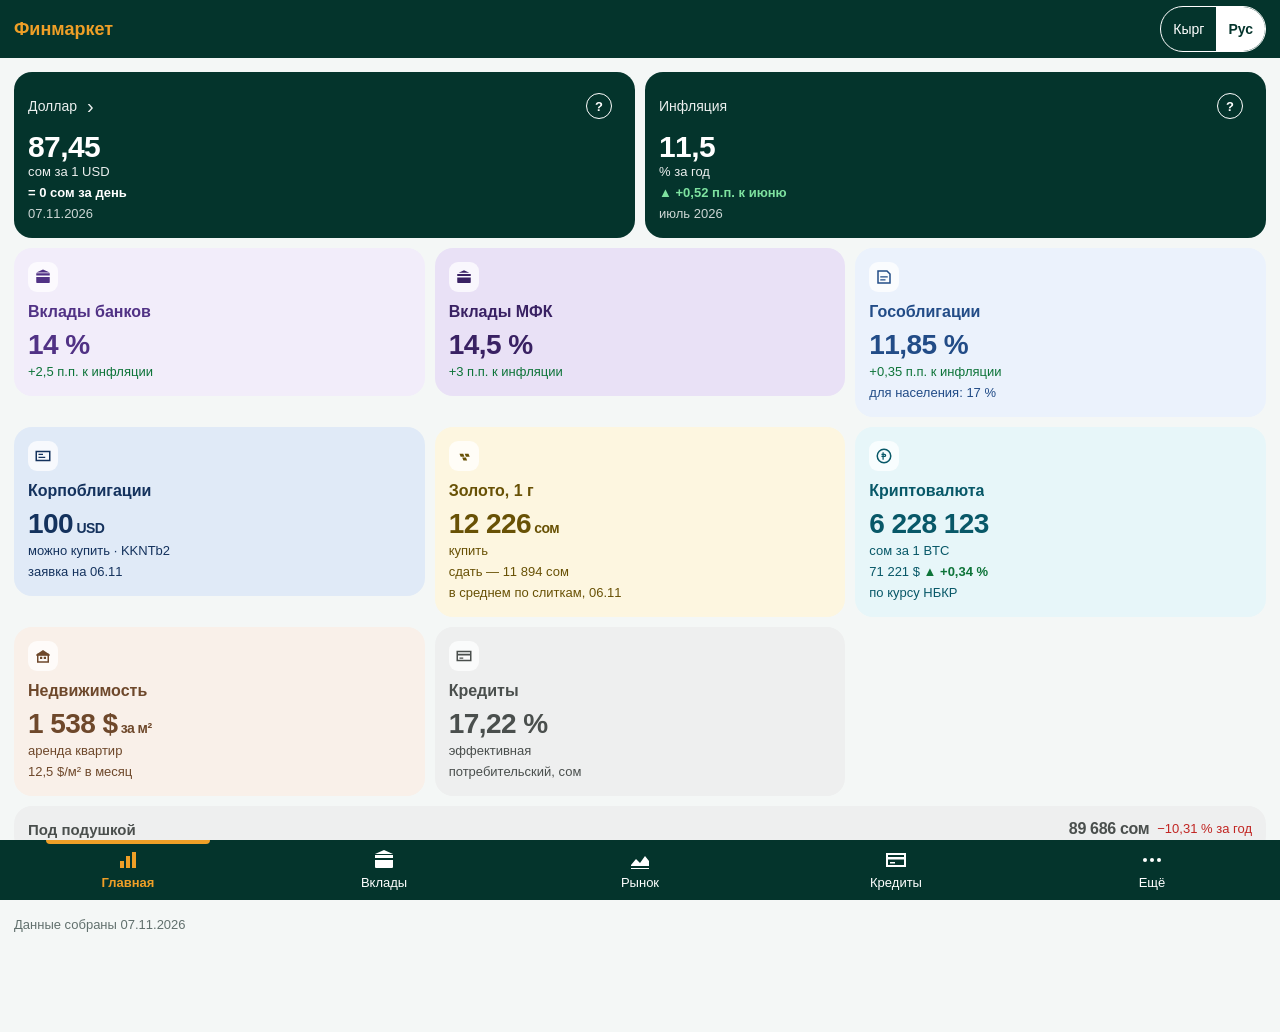
==== commit 73a88f71: "Витрина: данные от 07.11.2026 Схема data.json 45, версия кэша service worker v71.  Строк по классам:" ====
--- a/finmarket/index.html
+++ b/finmarket/index.html
@@ -79,6 +79,11 @@
 
   <ul id="plitki" class="plitki"></ul>
 
+  <!-- Канал в Telegram (наряд 04.11.2026): строка рисуется app.js,
+       адрес — в одном месте, `КАНАЛ`. Место — внизу, под плиткой
+       «Под подушкой» (решение владельца 04.11.2026). -->
+  <div id="g-kanal-mesto" class="kanal-mesto"></div>
+
   <p class="podval-stroka" id="g-sformirovano"></p>
 </section>
 
--- a/finmarket/app.css
+++ b/finmarket/app.css
@@ -514,6 +514,20 @@
 }
 .eshchjo-strelka { color: var(--ochen-tih); }
 a.eshchjo-punkt { text-decoration: none; }
+/* Канал в Telegram (наряд 04.11.2026): строка как пункт «Ещё»; на Главной —
+   под плашками. Значок колокольчика — украшение, смысл несёт текст. */
+.kanal-mesto { margin: 4px 0 0; }
+/* Главная: мелкая зелёная строка под «Под подушкой» (владелец, 04.11.2026,
+   вечер). Нажимается вся строка, касание ≥ 44 px. Цвет --firma #04342C на
+   фоне --fon #f4f7f6 — 12,71:1 (норма для мелкого текста 4,5:1). */
+.kanal-melko {
+  display: flex; align-items: center; gap: 6px; width: 100%; min-height: 44px;
+  font-size: 13px; font-weight: 600; color: var(--firma); text-decoration: none;
+}
+.kanal-melko-tekst { text-decoration: underline; text-underline-offset: 2px; }
+.kanal-znak-m, .kanal-strelka-m { flex: none; line-height: 1; }
+.kanal-tekst { display: flex; align-items: center; gap: 10px; min-width: 0; font-weight: 600; }
+.kanal-znak { font-size: 20px; line-height: 1; flex: none; }
 /* Р-121: карточка «Что нового» на главной — как пункт «Ещё», под плашками. */
 .chto-novoe { margin: 12px 0 4px; min-height: 48px; }
 .chto-novoe[hidden] { display: none; }
